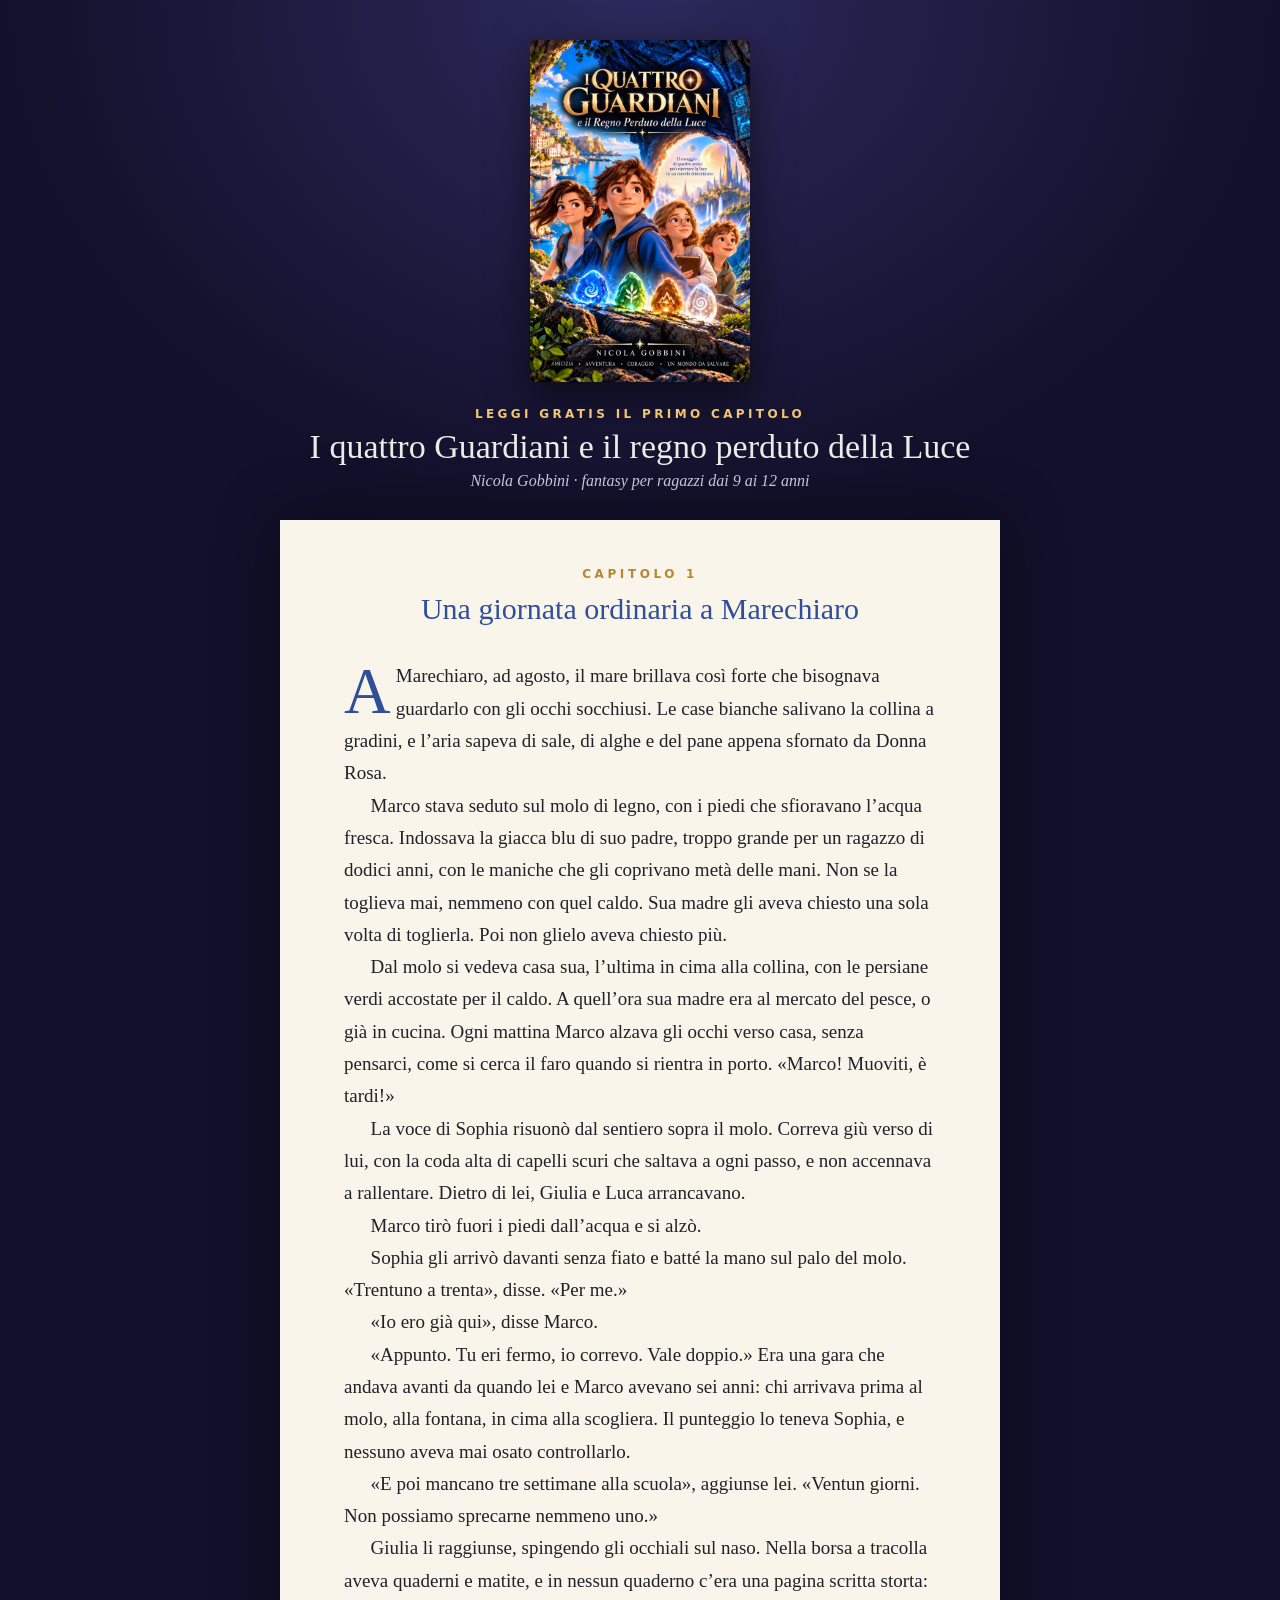
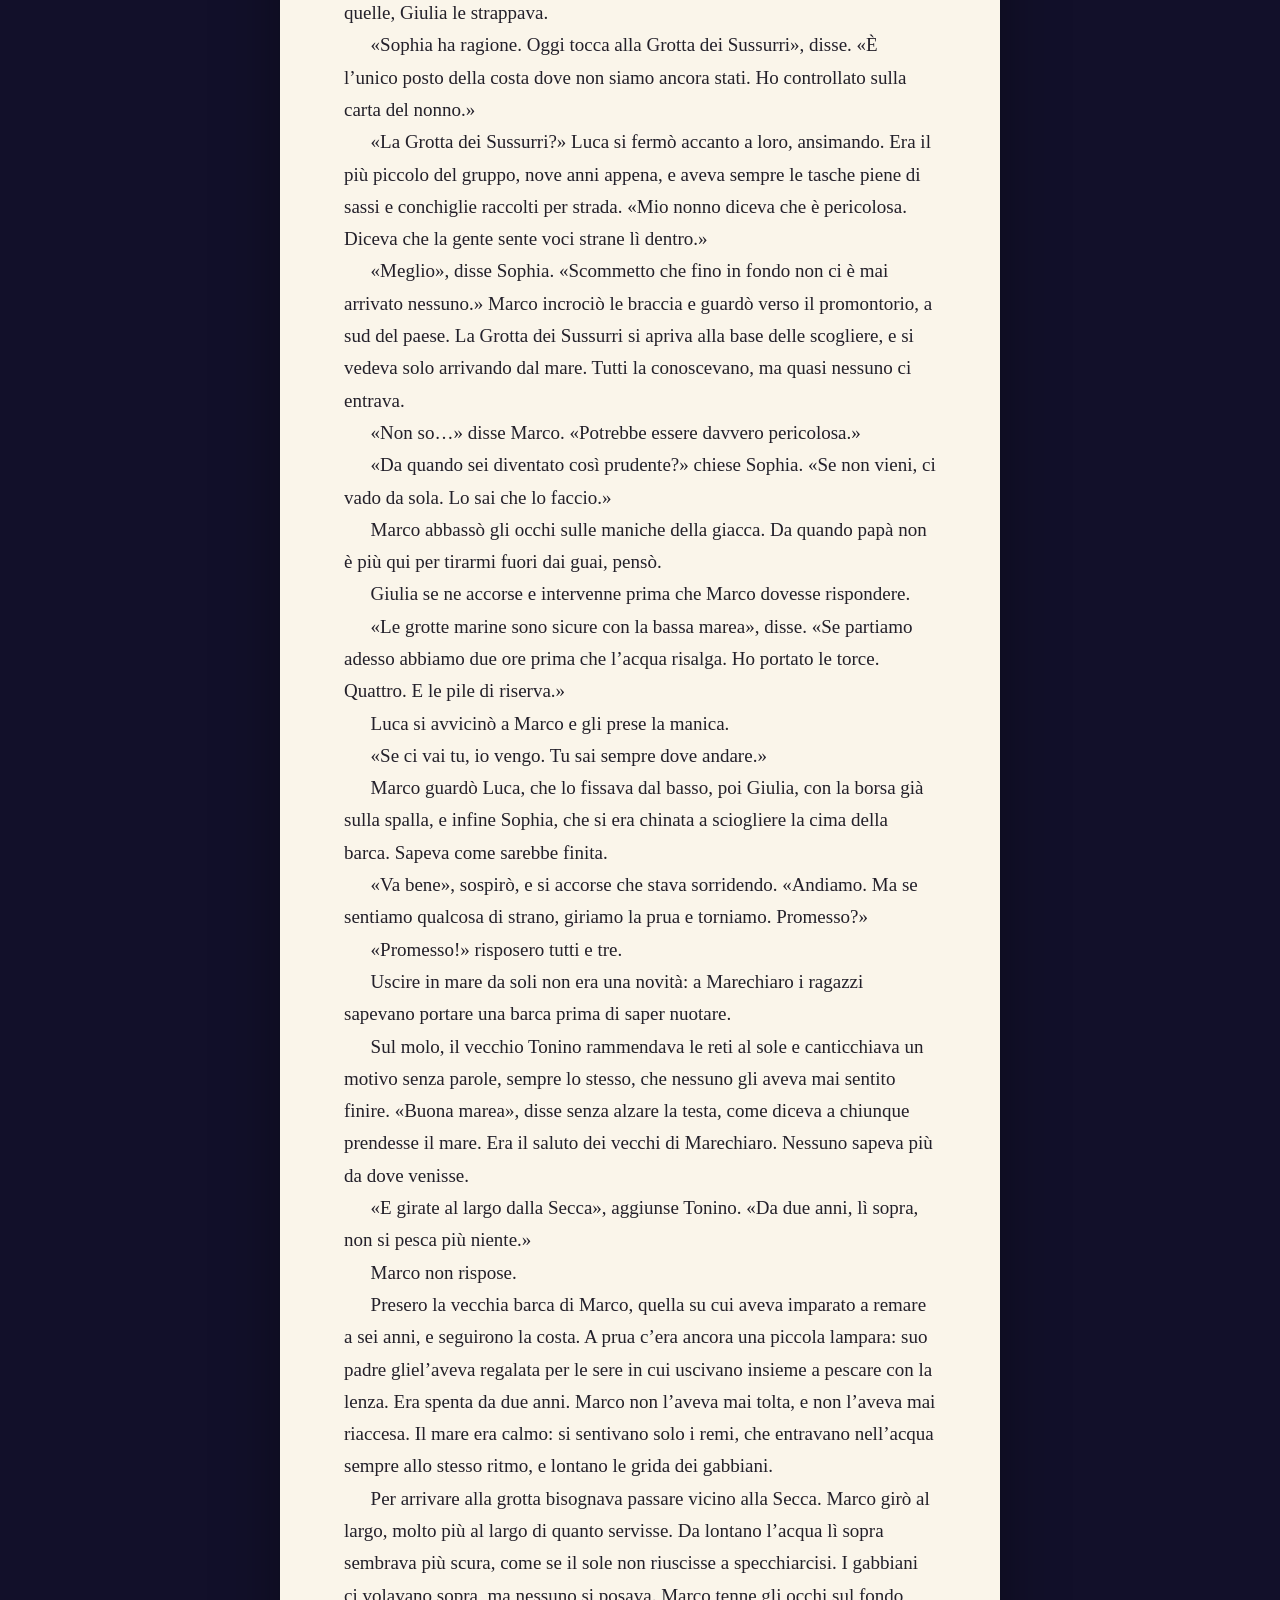
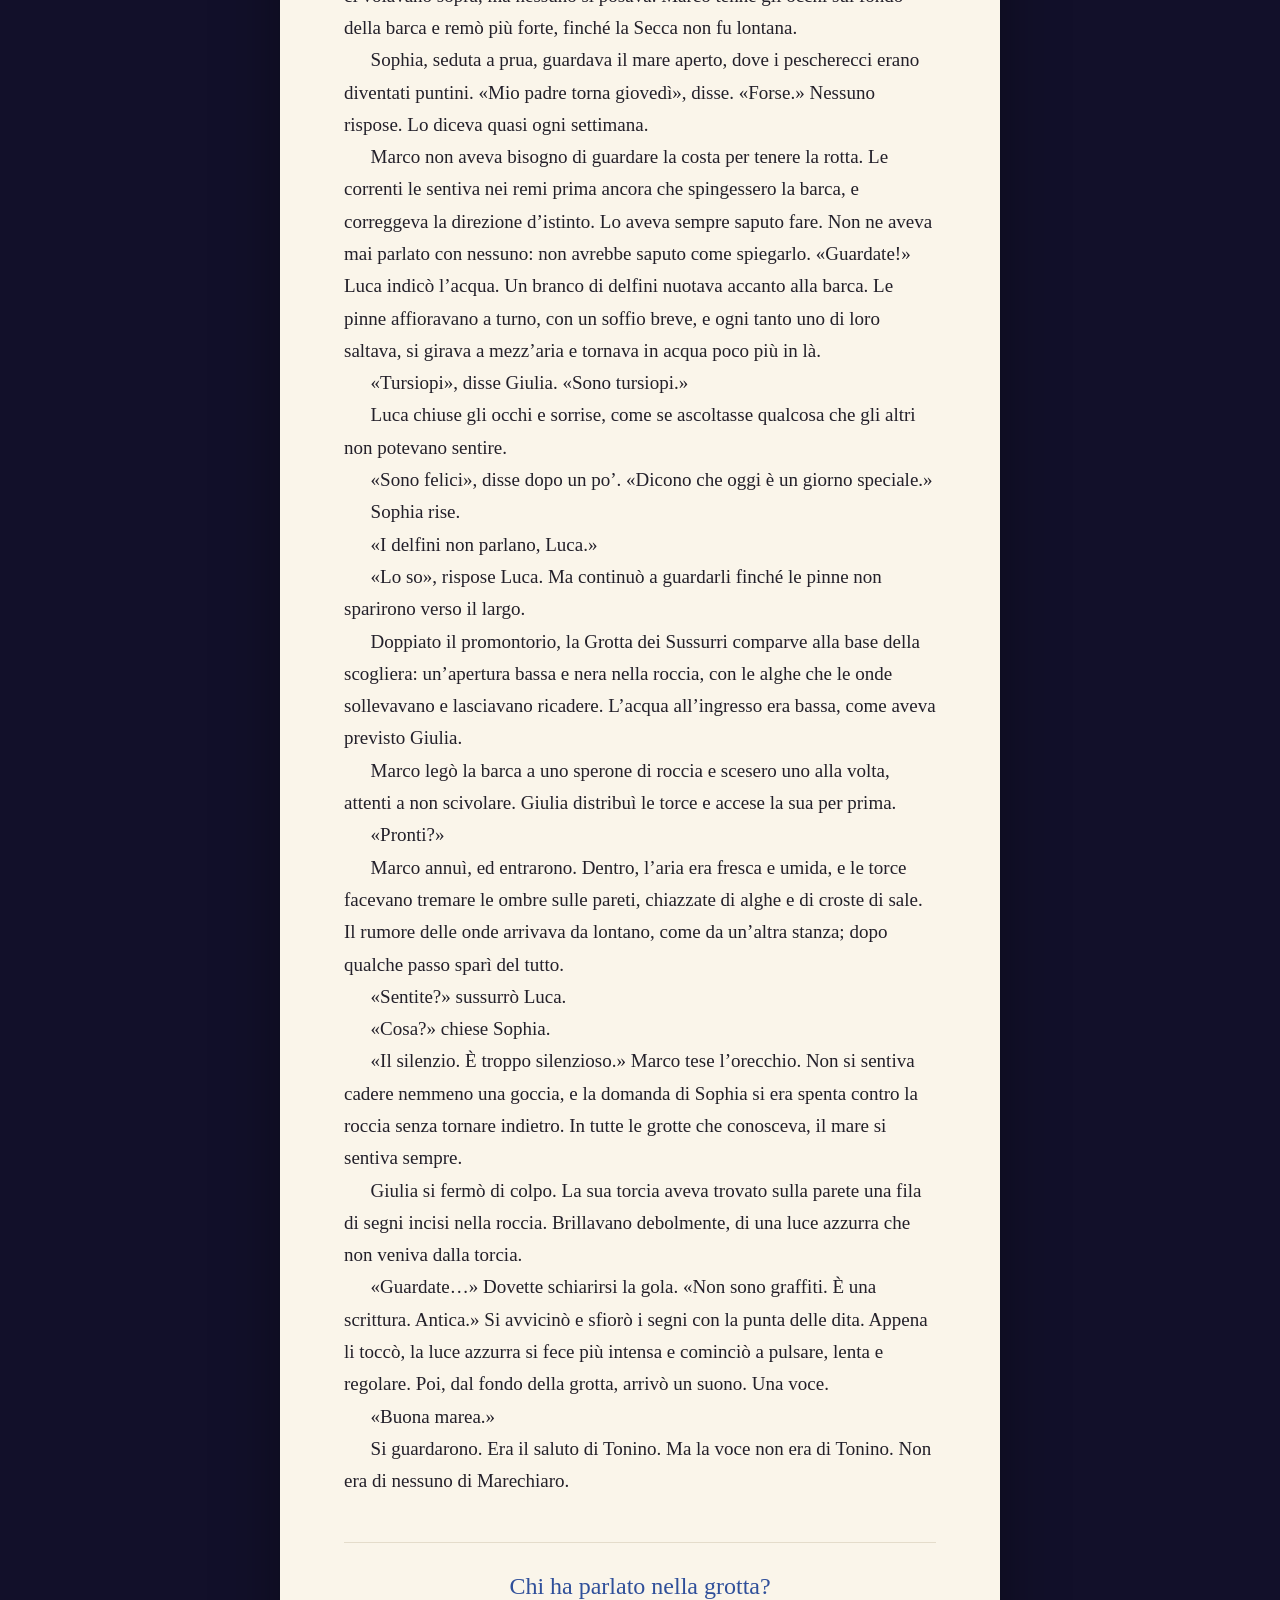
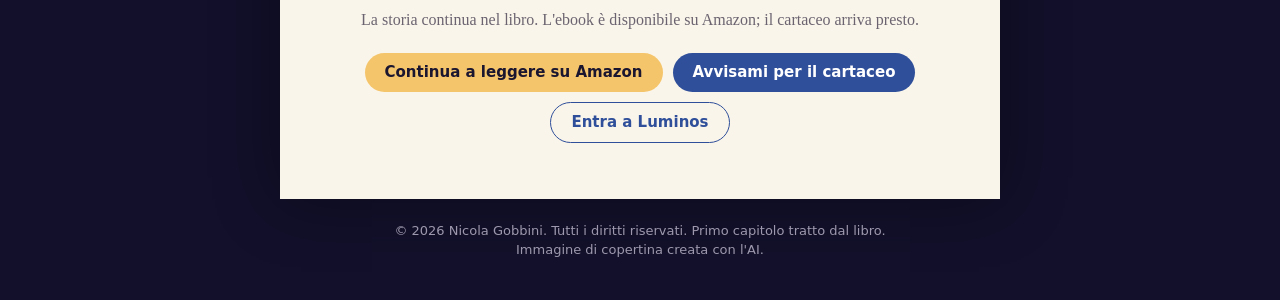
==== estratto.html @ 0ac18771 "Estratto gratuito: primo capitolo Co-Authored-By: Claude Opus 5.5 <noreply@anthropic.com> Claude-Ses" ====
<!DOCTYPE html>
<html lang="it"><head><meta charset="utf-8"><meta name="viewport" content="width=device-width,initial-scale=1">
<title>Leggi il primo capitolo · I quattro Guardiani e il regno perduto della Luce</title>
<meta name="description" content="Il primo capitolo gratuito di «I quattro Guardiani e il regno perduto della Luce», romanzo fantasy per ragazzi dai 9 ai 12 anni di Nicola Gobbini.">
<style>
:root{--paper:#faf5ea;--ink:#23202a;--muted:#6b6470;--blue:#2f4f9a;--gold:#b7862e}
*{box-sizing:border-box}
body{margin:0;background:#12102a;color:var(--ink);font-family:Georgia,'Times New Roman',serif}
header{text-align:center;padding:40px 20px 30px;color:#ecebe6;background:radial-gradient(ellipse at top,#2c2a5c,#12102a 70%)}
header img{width:min(220px,55vw);border-radius:6px;box-shadow:0 14px 40px rgba(0,0,0,.55)}
header .k{font:600 12px/1 system-ui,sans-serif;letter-spacing:.28em;color:#f5c56b;margin:22px 0 8px}
header h1{font-weight:normal;font-size:clamp(24px,4.5vw,34px);margin:0 0 6px}
header p{margin:0;color:#c9c4d8;font-style:italic}
main{background:var(--paper);max-width:720px;margin:0 auto;padding:48px clamp(22px,6vw,64px) 56px;box-shadow:0 0 60px rgba(0,0,0,.35)}
.cap{text-align:center;margin-bottom:34px}
.cap small{display:block;font:600 12px/1 system-ui,sans-serif;letter-spacing:.3em;color:var(--gold)}
.cap h2{font-weight:normal;font-size:clamp(24px,4vw,30px);margin:12px 0 0;color:var(--blue)}
main p{font-size:clamp(17px,2.2vw,19px);line-height:1.7;margin:0;text-indent:1.4em;hyphens:auto}
.cap+p{text-indent:0}
.cap+p::first-letter{float:left;font-size:3.4em;line-height:.85;padding:.05em .08em 0 0;color:var(--blue)}
.fine{text-align:center;margin-top:44px;padding-top:30px;border-top:1px solid #e4dccb}
.fine h3{font-weight:normal;font-size:24px;margin:0 0 6px;color:var(--blue)}
.fine p{text-indent:0;color:var(--muted);font-size:16px}
.btns{display:flex;flex-wrap:wrap;gap:10px;justify-content:center;margin-top:20px}
.btn{display:inline-block;padding:12px 20px;border-radius:999px;font:600 15px/1 system-ui,sans-serif;text-decoration:none}
.b1{background:#f5c56b;color:#1b1630}.b2{background:var(--blue);color:#fff}.b3{border:1px solid var(--blue);color:var(--blue)}
footer{max-width:720px;margin:0 auto;padding:22px 20px 40px;color:#9d98ad;font:13px/1.5 system-ui,sans-serif;text-align:center}
footer a{color:#c9c4d8}
</style></head><body>
<header>
<img src="img/copertina.jpg" alt="Copertina de «I quattro Guardiani e il regno perduto della Luce» di Nicola Gobbini">
<div class="k">LEGGI GRATIS IL PRIMO CAPITOLO</div>
<h1>I quattro Guardiani e il regno perduto della Luce</h1>
<p>Nicola Gobbini · fantasy per ragazzi dai 9 ai 12 anni</p>
</header>
<main>
<div class="cap"><small>CAPITOLO 1</small><h2>Una giornata ordinaria a Marechiaro</h2></div>
<p>A Marechiaro, ad agosto, il mare brillava così forte che bisognava guardarlo con gli occhi socchiusi. Le case bianche salivano la collina a gradini, e l’aria sapeva di sale, di alghe e del pane appena sfornato da Donna Rosa.</p>
<p>Marco stava seduto sul molo di legno, con i piedi che sfioravano l’acqua fresca. Indossava la giacca blu di suo padre, troppo grande per un ragazzo di dodici anni, con le maniche che gli coprivano metà delle mani. Non se la toglieva mai, nemmeno con quel caldo. Sua madre gli aveva chiesto una sola volta di toglierla. Poi non glielo aveva chiesto più.</p>
<p>Dal molo si vedeva casa sua, l’ultima in cima alla collina, con le persiane verdi accostate per il caldo. A quell’ora sua madre era al mercato del pesce, o già in cucina. Ogni mattina Marco alzava gli occhi verso casa, senza pensarci, come si cerca il faro quando si rientra in porto. «Marco! Muoviti, è tardi!»</p>
<p>La voce di Sophia risuonò dal sentiero sopra il molo. Correva giù verso di lui, con la coda alta di capelli scuri che saltava a ogni passo, e non accennava a rallentare. Dietro di lei, Giulia e Luca arrancavano.</p>
<p>Marco tirò fuori i piedi dall’acqua e si alzò.</p>
<p>Sophia gli arrivò davanti senza fiato e batté la mano sul palo del molo. «Trentuno a trenta», disse. «Per me.»</p>
<p>«Io ero già qui», disse Marco.</p>
<p>«Appunto. Tu eri fermo, io correvo. Vale doppio.» Era una gara che andava avanti da quando lei e Marco avevano sei anni: chi arrivava prima al molo, alla fontana, in cima alla scogliera. Il punteggio lo teneva Sophia, e nessuno aveva mai osato controllarlo.</p>
<p>«E poi mancano tre settimane alla scuola», aggiunse lei. «Ventun giorni. Non possiamo sprecarne nemmeno uno.»</p>
<p>Giulia li raggiunse, spingendo gli occhiali sul naso. Nella borsa a tracolla aveva quaderni e matite, e in nessun quaderno c’era una pagina scritta storta: quelle, Giulia le strappava.</p>
<p>«Sophia ha ragione. Oggi tocca alla Grotta dei Sussurri», disse. «È l’unico posto della costa dove non siamo ancora stati. Ho controllato sulla carta del nonno.»</p>
<p>«La Grotta dei Sussurri?» Luca si fermò accanto a loro, ansimando. Era il più piccolo del gruppo, nove anni appena, e aveva sempre le tasche piene di sassi e conchiglie raccolti per strada. «Mio nonno diceva che è pericolosa. Diceva che la gente sente voci strane lì dentro.»</p>
<p>«Meglio», disse Sophia. «Scommetto che fino in fondo non ci è mai arrivato nessuno.» Marco incrociò le braccia e guardò verso il promontorio, a sud del paese. La Grotta dei Sussurri si apriva alla base delle scogliere, e si vedeva solo arrivando dal mare. Tutti la conoscevano, ma quasi nessuno ci entrava.</p>
<p>«Non so…» disse Marco. «Potrebbe essere davvero pericolosa.»</p>
<p>«Da quando sei diventato così prudente?» chiese Sophia. «Se non vieni, ci vado da sola. Lo sai che lo faccio.»</p>
<p>Marco abbassò gli occhi sulle maniche della giacca. Da quando papà non è più qui per tirarmi fuori dai guai, pensò.</p>
<p>Giulia se ne accorse e intervenne prima che Marco dovesse rispondere.</p>
<p>«Le grotte marine sono sicure con la bassa marea», disse. «Se partiamo adesso abbiamo due ore prima che l’acqua risalga. Ho portato le torce. Quattro. E le pile di riserva.»</p>
<p>Luca si avvicinò a Marco e gli prese la manica.</p>
<p>«Se ci vai tu, io vengo. Tu sai sempre dove andare.»</p>
<p>Marco guardò Luca, che lo fissava dal basso, poi Giulia, con la borsa già sulla spalla, e infine Sophia, che si era chinata a sciogliere la cima della barca. Sapeva come sarebbe finita.</p>
<p>«Va bene», sospirò, e si accorse che stava sorridendo. «Andiamo. Ma se sentiamo qualcosa di strano, giriamo la prua e torniamo. Promesso?»</p>
<p>«Promesso!» risposero tutti e tre.</p>
<p>Uscire in mare da soli non era una novità: a Marechiaro i ragazzi sapevano portare una barca prima di saper nuotare.</p>
<p>Sul molo, il vecchio Tonino rammendava le reti al sole e canticchiava un motivo senza parole, sempre lo stesso, che nessuno gli aveva mai sentito finire. «Buona marea», disse senza alzare la testa, come diceva a chiunque prendesse il mare. Era il saluto dei vecchi di Marechiaro. Nessuno sapeva più da dove venisse.</p>
<p>«E girate al largo dalla Secca», aggiunse Tonino. «Da due anni, lì sopra, non si pesca più niente.»</p>
<p>Marco non rispose.</p>
<p>Presero la vecchia barca di Marco, quella su cui aveva imparato a remare a sei anni, e seguirono la costa. A prua c’era ancora una piccola lampara: suo padre gliel’aveva regalata per le sere in cui uscivano insieme a pescare con la lenza. Era spenta da due anni. Marco non l’aveva mai tolta, e non l’aveva mai riaccesa. Il mare era calmo: si sentivano solo i remi, che entravano nell’acqua sempre allo stesso ritmo, e lontano le grida dei gabbiani.</p>
<p>Per arrivare alla grotta bisognava passare vicino alla Secca. Marco girò al largo, molto più al largo di quanto servisse. Da lontano l’acqua lì sopra sembrava più scura, come se il sole non riuscisse a specchiarcisi. I gabbiani ci volavano sopra, ma nessuno si posava. Marco tenne gli occhi sul fondo della barca e remò più forte, finché la Secca non fu lontana.</p>
<p>Sophia, seduta a prua, guardava il mare aperto, dove i pescherecci erano diventati puntini. «Mio padre torna giovedì», disse. «Forse.» Nessuno rispose. Lo diceva quasi ogni settimana.</p>
<p>Marco non aveva bisogno di guardare la costa per tenere la rotta. Le correnti le sentiva nei remi prima ancora che spingessero la barca, e correggeva la direzione d’istinto. Lo aveva sempre saputo fare. Non ne aveva mai parlato con nessuno: non avrebbe saputo come spiegarlo. «Guardate!» Luca indicò l’acqua. Un branco di delfini nuotava accanto alla barca. Le pinne affioravano a turno, con un soffio breve, e ogni tanto uno di loro saltava, si girava a mezz’aria e tornava in acqua poco più in là.</p>
<p>«Tursiopi», disse Giulia. «Sono tursiopi.»</p>
<p>Luca chiuse gli occhi e sorrise, come se ascoltasse qualcosa che gli altri non potevano sentire.</p>
<p>«Sono felici», disse dopo un po’. «Dicono che oggi è un giorno speciale.»</p>
<p>Sophia rise.</p>
<p>«I delfini non parlano, Luca.»</p>
<p>«Lo so», rispose Luca. Ma continuò a guardarli finché le pinne non sparirono verso il largo.</p>
<p>Doppiato il promontorio, la Grotta dei Sussurri comparve alla base della scogliera: un’apertura bassa e nera nella roccia, con le alghe che le onde sollevavano e lasciavano ricadere. L’acqua all’ingresso era bassa, come aveva previsto Giulia.</p>
<p>Marco legò la barca a uno sperone di roccia e scesero uno alla volta, attenti a non scivolare. Giulia distribuì le torce e accese la sua per prima.</p>
<p>«Pronti?»</p>
<p>Marco annuì, ed entrarono. Dentro, l’aria era fresca e umida, e le torce facevano tremare le ombre sulle pareti, chiazzate di alghe e di croste di sale. Il rumore delle onde arrivava da lontano, come da un’altra stanza; dopo qualche passo sparì del tutto.</p>
<p>«Sentite?» sussurrò Luca.</p>
<p>«Cosa?» chiese Sophia.</p>
<p>«Il silenzio. È troppo silenzioso.» Marco tese l’orecchio. Non si sentiva cadere nemmeno una goccia, e la domanda di Sophia si era spenta contro la roccia senza tornare indietro. In tutte le grotte che conosceva, il mare si sentiva sempre.</p>
<p>Giulia si fermò di colpo. La sua torcia aveva trovato sulla parete una fila di segni incisi nella roccia. Brillavano debolmente, di una luce azzurra che non veniva dalla torcia.</p>
<p>«Guardate…» Dovette schiarirsi la gola. «Non sono graffiti. È una scrittura. Antica.» Si avvicinò e sfiorò i segni con la punta delle dita. Appena li toccò, la luce azzurra si fece più intensa e cominciò a pulsare, lenta e regolare. Poi, dal fondo della grotta, arrivò un suono. Una voce.</p>
<p>«Buona marea.»</p>
<p>Si guardarono. Era il saluto di Tonino. Ma la voce non era di Tonino. Non era di nessuno di Marechiaro.</p>
<div class="fine">
<h3>Chi ha parlato nella grotta?</h3>
<p>La storia continua nel libro. L'ebook è disponibile su Amazon; il cartaceo arriva presto.</p>
<div class="btns">
<a class="btn b1" href="https://www.amazon.it/dp/B0HP6N6GNN" target="_blank" rel="noopener">Continua a leggere su Amazon</a>
<a class="btn b2" href="https://tally.so/r/ArpXaN" target="_blank" rel="noopener">Avvisami per il cartaceo</a>
<a class="btn b3" href="./">Entra a Luminos</a>
</div>
</div>
</main>
<footer>© 2026 Nicola Gobbini. Tutti i diritti riservati. Primo capitolo tratto dal libro.<br>Immagine di copertina creata con l'AI.</footer>
</body></html>
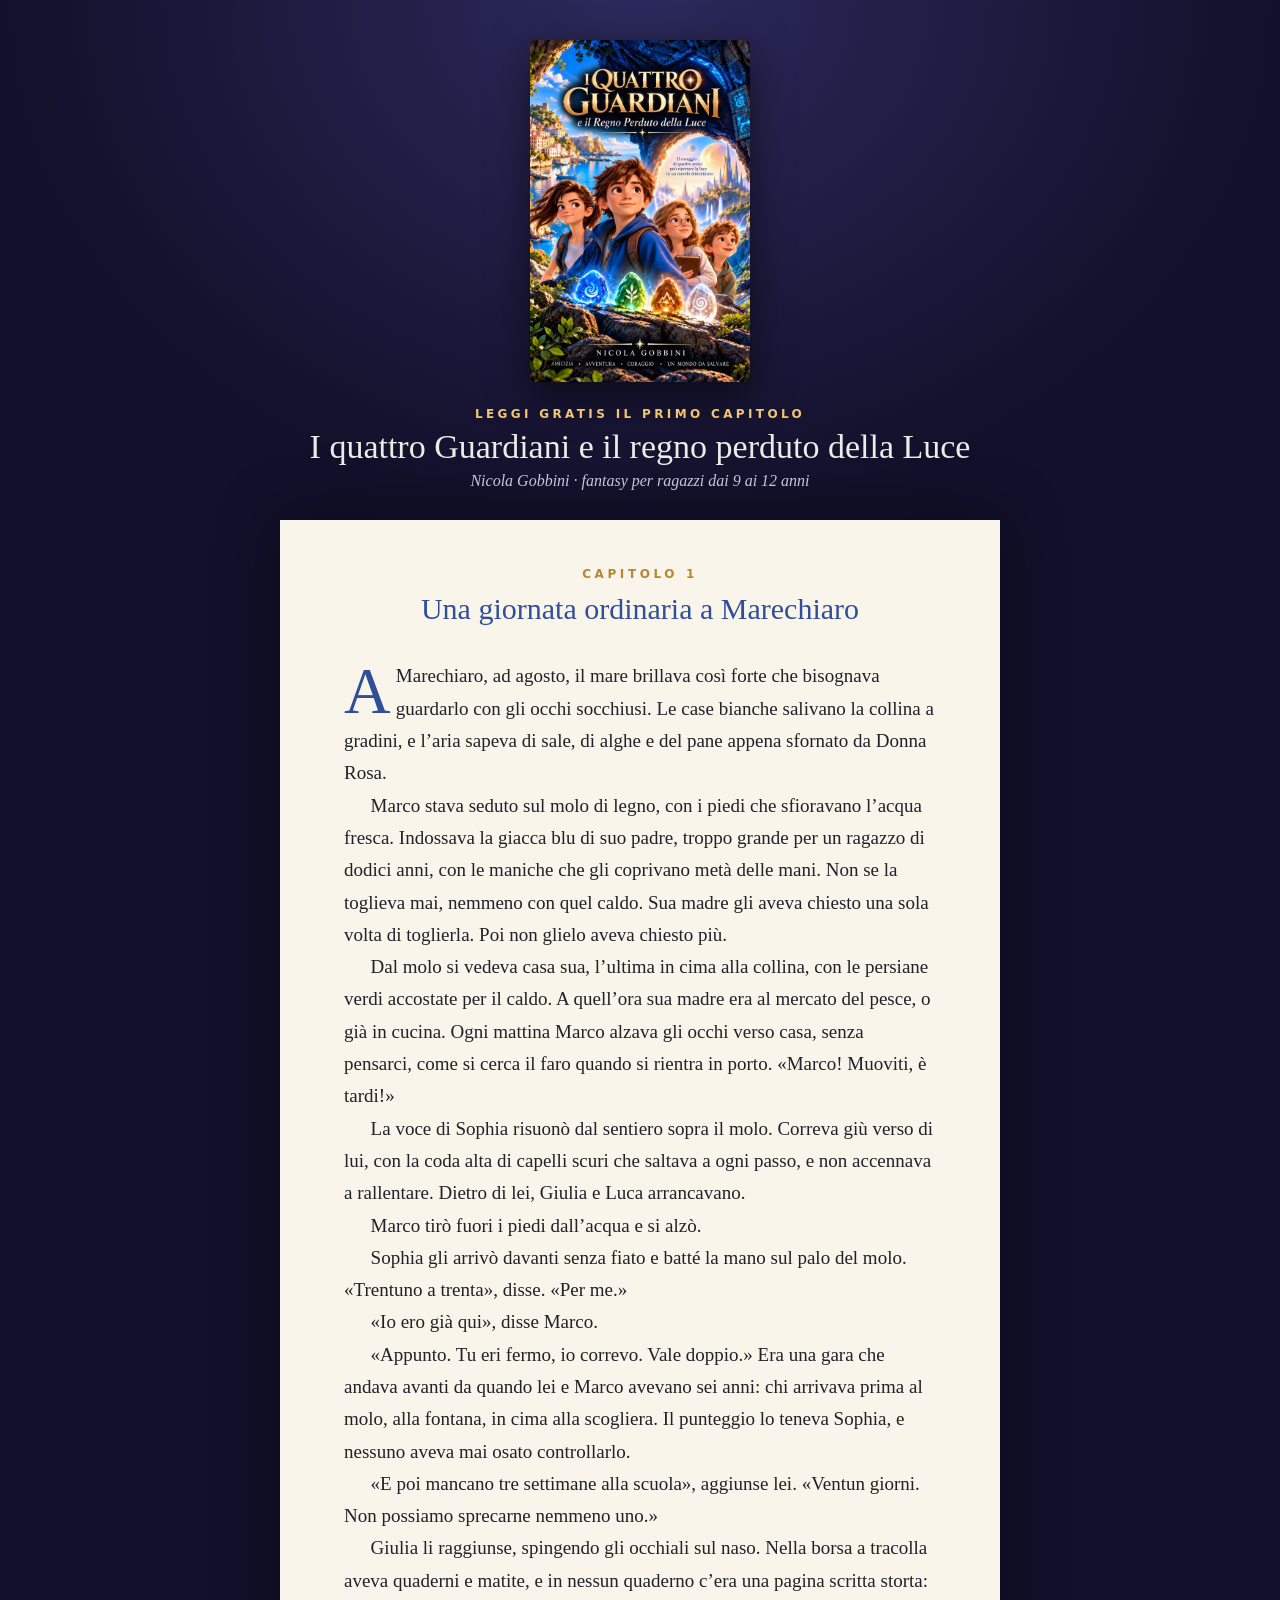
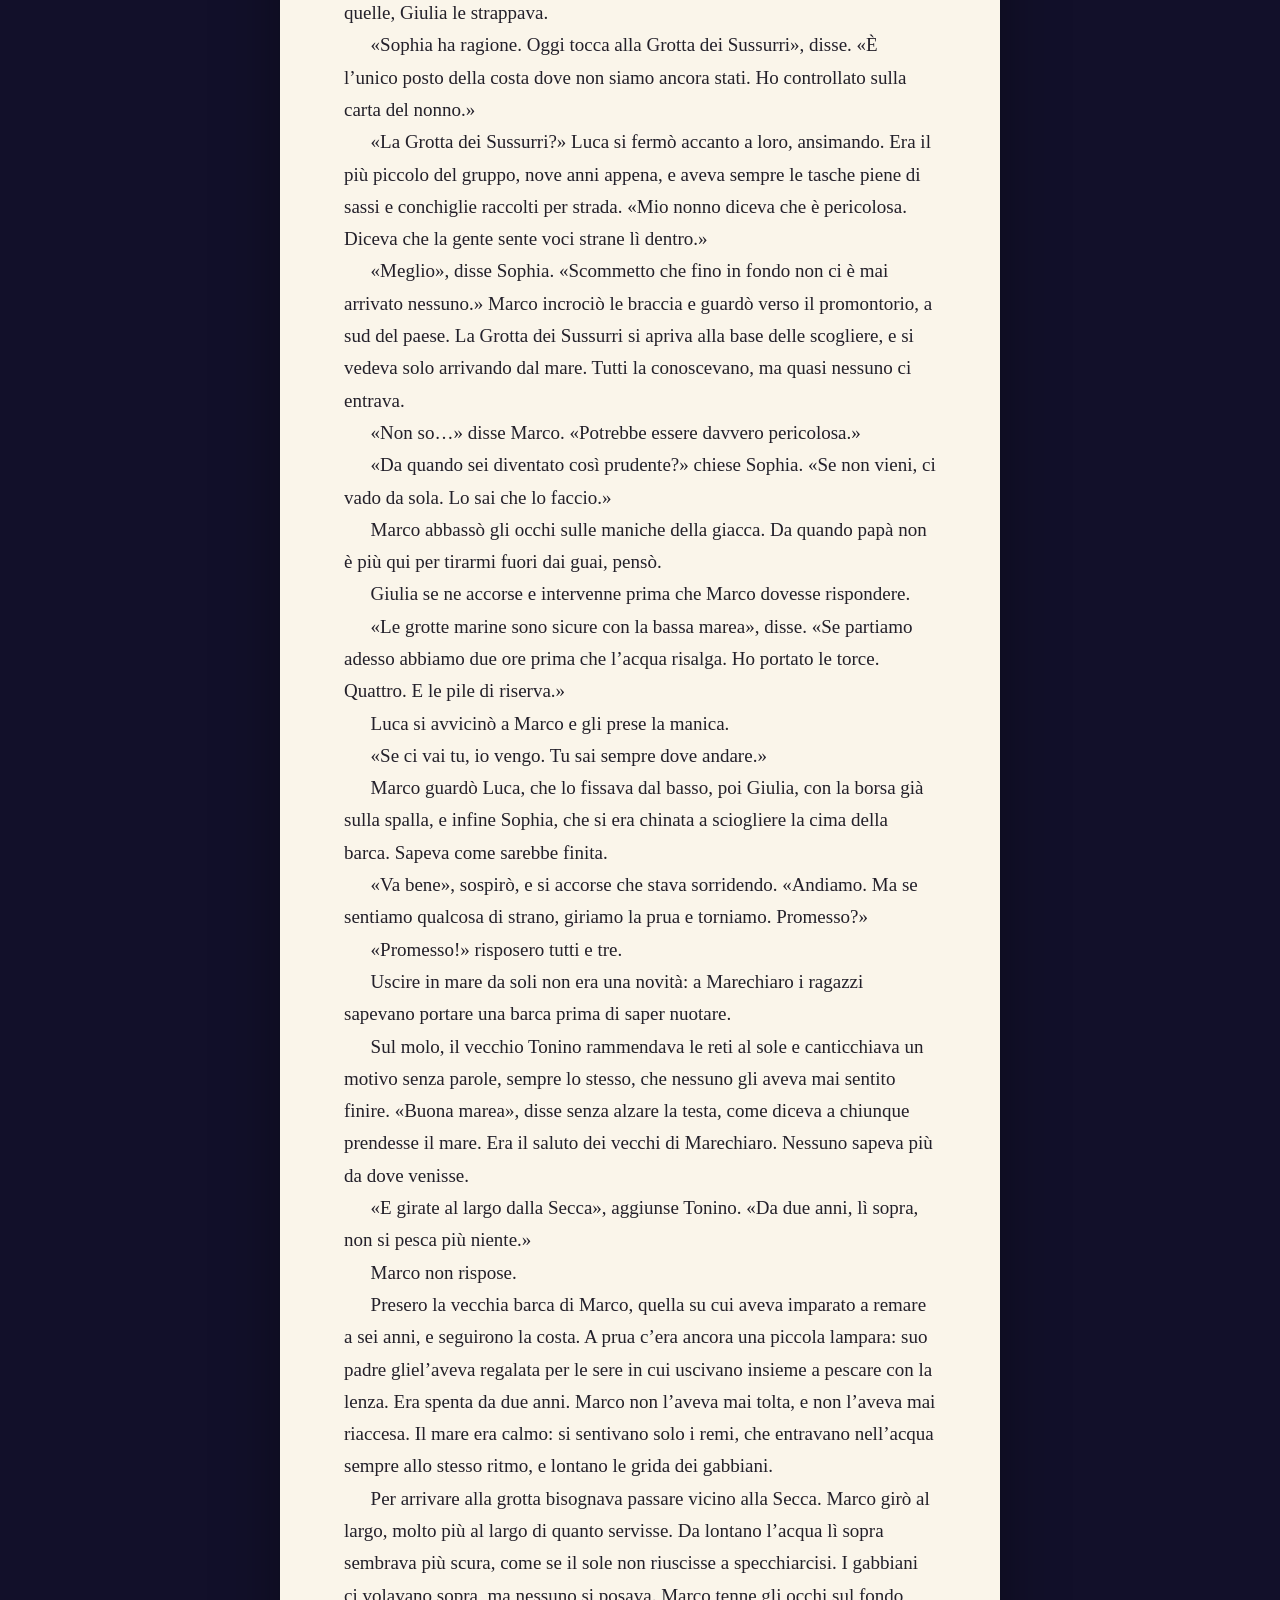
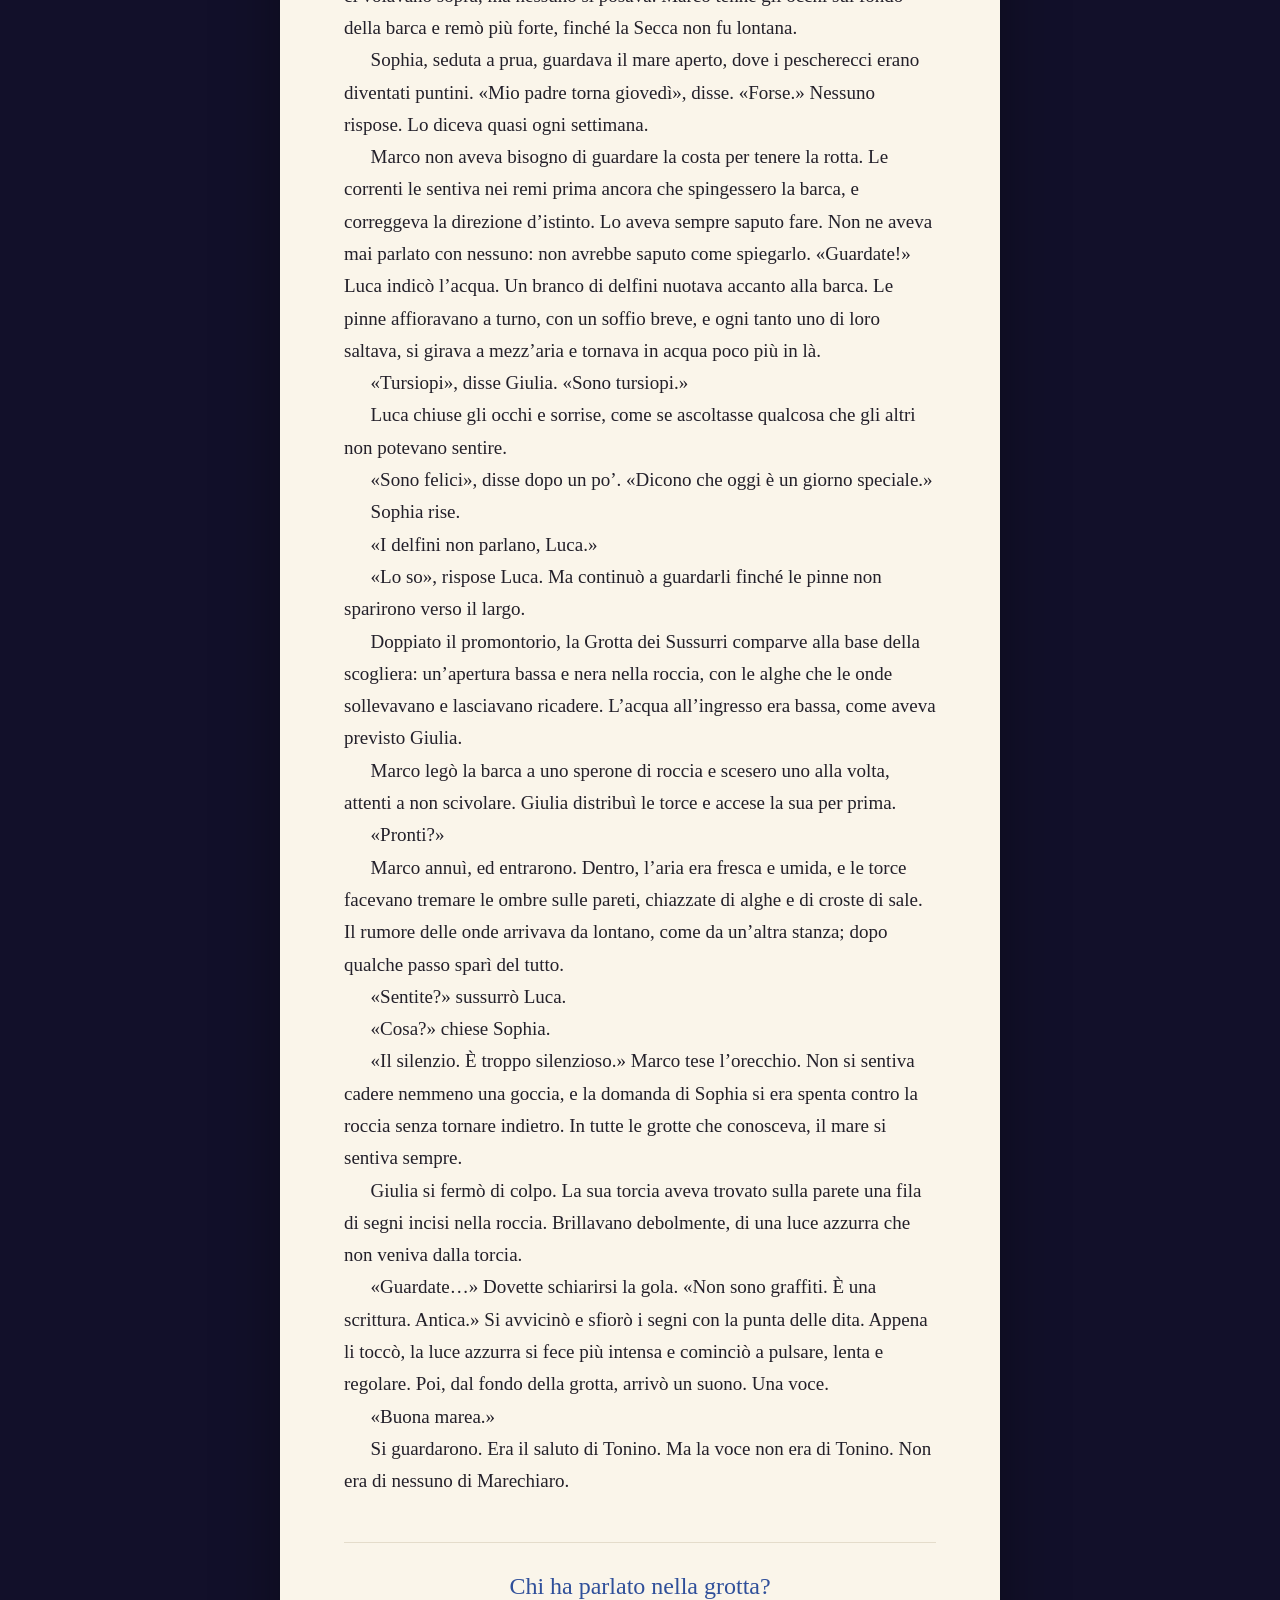
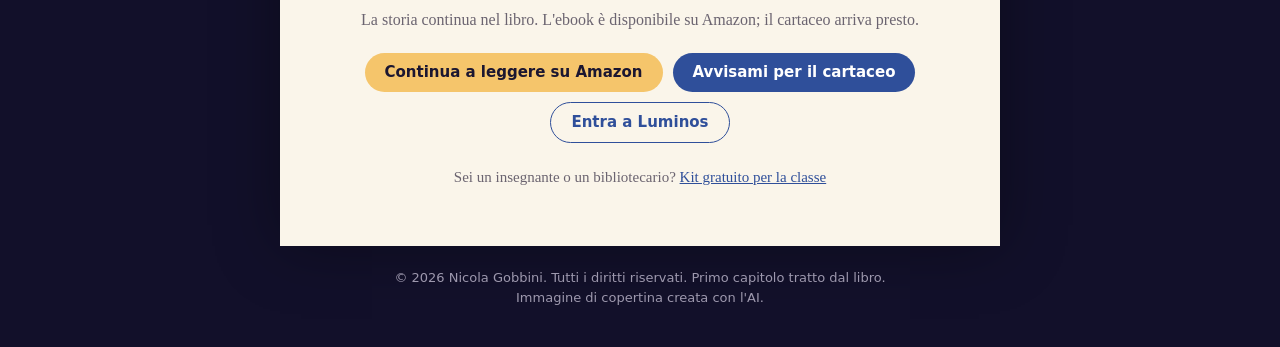
==== commit 48614dc2: "Anteprime social per estratto e kit, link estratto→kit, testi del mondo aggiornati all'ebook Co-Auth" ====
--- a/estratto.html
+++ b/estratto.html
@@ -2,6 +2,17 @@
 <html lang="it"><head><meta charset="utf-8"><meta name="viewport" content="width=device-width,initial-scale=1">
 <title>Leggi il primo capitolo · I quattro Guardiani e il regno perduto della Luce</title>
 <meta name="description" content="Il primo capitolo gratuito di «I quattro Guardiani e il regno perduto della Luce», romanzo fantasy per ragazzi dai 9 ai 12 anni di Nicola Gobbini.">
+<meta property="og:type" content="website">
+<meta property="og:site_name" content="I quattro Guardiani">
+<meta property="og:title" content="Leggi gratis il primo capitolo · I quattro Guardiani">
+<meta property="og:description" content="Il primo capitolo completo del romanzo fantasy di Nicola Gobbini, per lettori dai 9 ai 12 anni. Ebook su Amazon.">
+<meta property="og:image" content="https://blunikoblu.github.io/iquattroguardiani/img/og-estratto.jpg">
+<meta property="og:image:width" content="1200"><meta property="og:image:height" content="630">
+<meta property="og:image:alt" content="Copertina del libro «I quattro Guardiani e il regno perduto della Luce» su un cielo stellato">
+<meta property="og:url" content="https://blunikoblu.github.io/iquattroguardiani/estratto.html">
+<meta property="og:locale" content="it_IT">
+<meta name="twitter:card" content="summary_large_image">
+<meta name="twitter:image" content="https://blunikoblu.github.io/iquattroguardiani/img/og-estratto.jpg">
 <style>
 :root{--paper:#faf5ea;--ink:#23202a;--muted:#6b6470;--blue:#2f4f9a;--gold:#b7862e}
 *{box-sizing:border-box}
@@ -26,6 +37,7 @@
 .b1{background:#f5c56b;color:#1b1630}.b2{background:var(--blue);color:#fff}.b3{border:1px solid var(--blue);color:var(--blue)}
 footer{max-width:720px;margin:0 auto;padding:22px 20px 40px;color:#9d98ad;font:13px/1.5 system-ui,sans-serif;text-align:center}
 footer a{color:#c9c4d8}
+.kitlink{margin-top:22px!important;font-size:15px!important}.kitlink a{color:var(--blue)}
 </style></head><body>
 <header>
 <img src="img/copertina.jpg" alt="Copertina de «I quattro Guardiani e il regno perduto della Luce» di Nicola Gobbini">
@@ -91,6 +103,7 @@
 <a class="btn b2" href="https://tally.so/r/ArpXaN" target="_blank" rel="noopener">Avvisami per il cartaceo</a>
 <a class="btn b3" href="./">Entra a Luminos</a>
 </div>
+<p class="kitlink">Sei un insegnante o un bibliotecario? <a href="kit-insegnanti.html">Kit gratuito per la classe</a></p>
 </div>
 </main>
 <footer>© 2026 Nicola Gobbini. Tutti i diritti riservati. Primo capitolo tratto dal libro.<br>Immagine di copertina creata con l'AI.</footer>
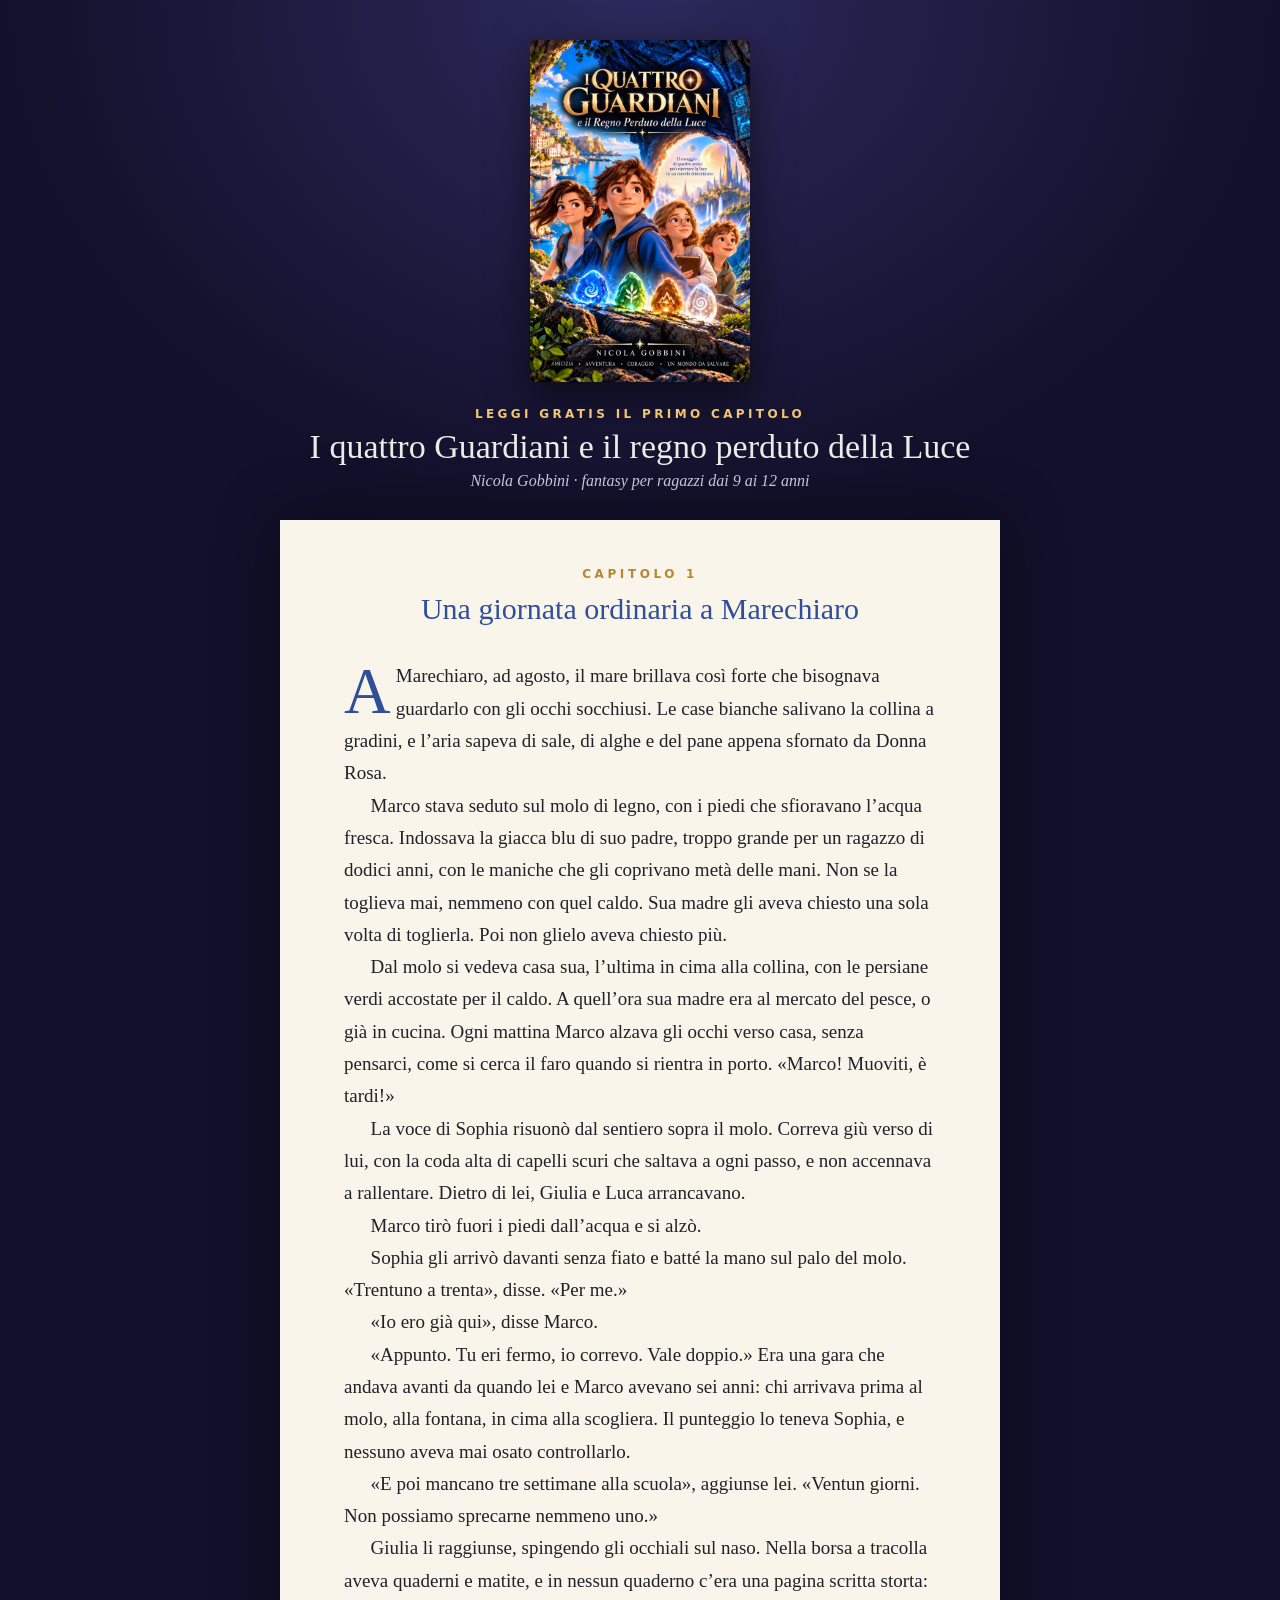
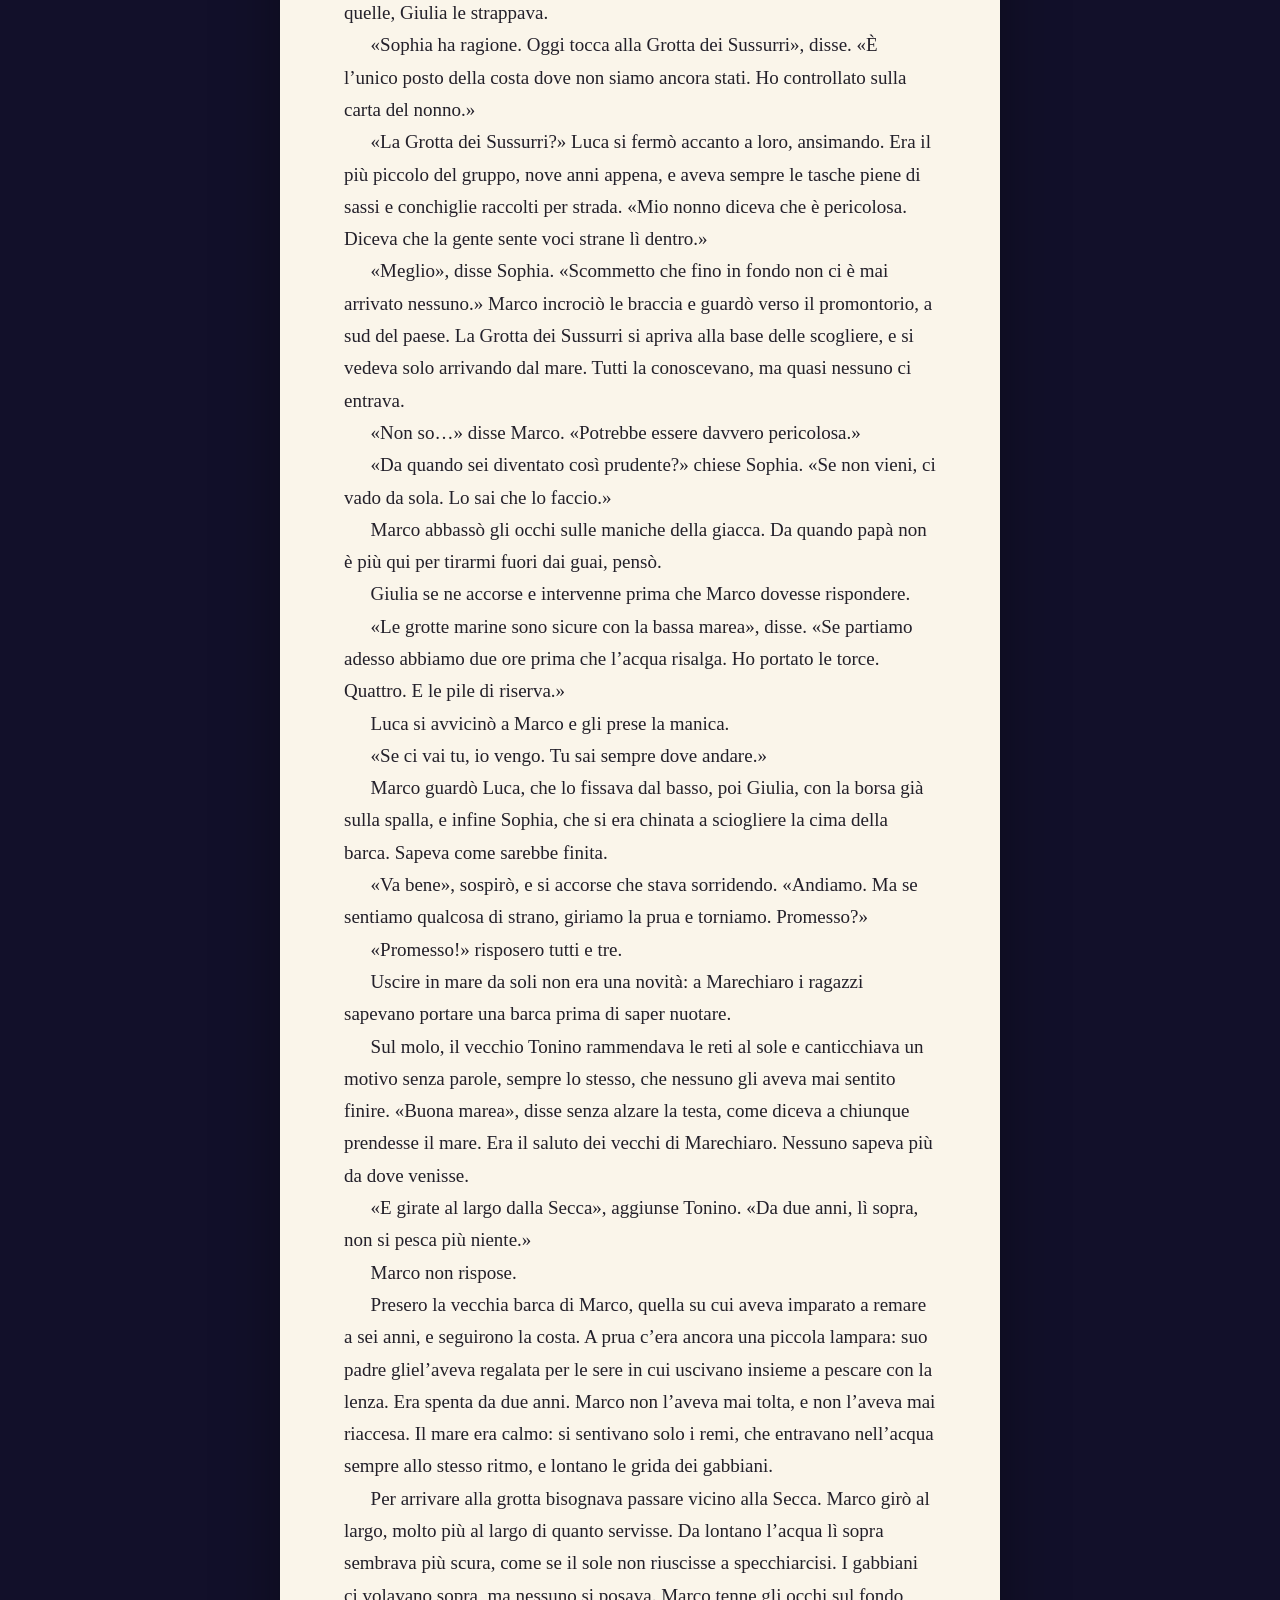
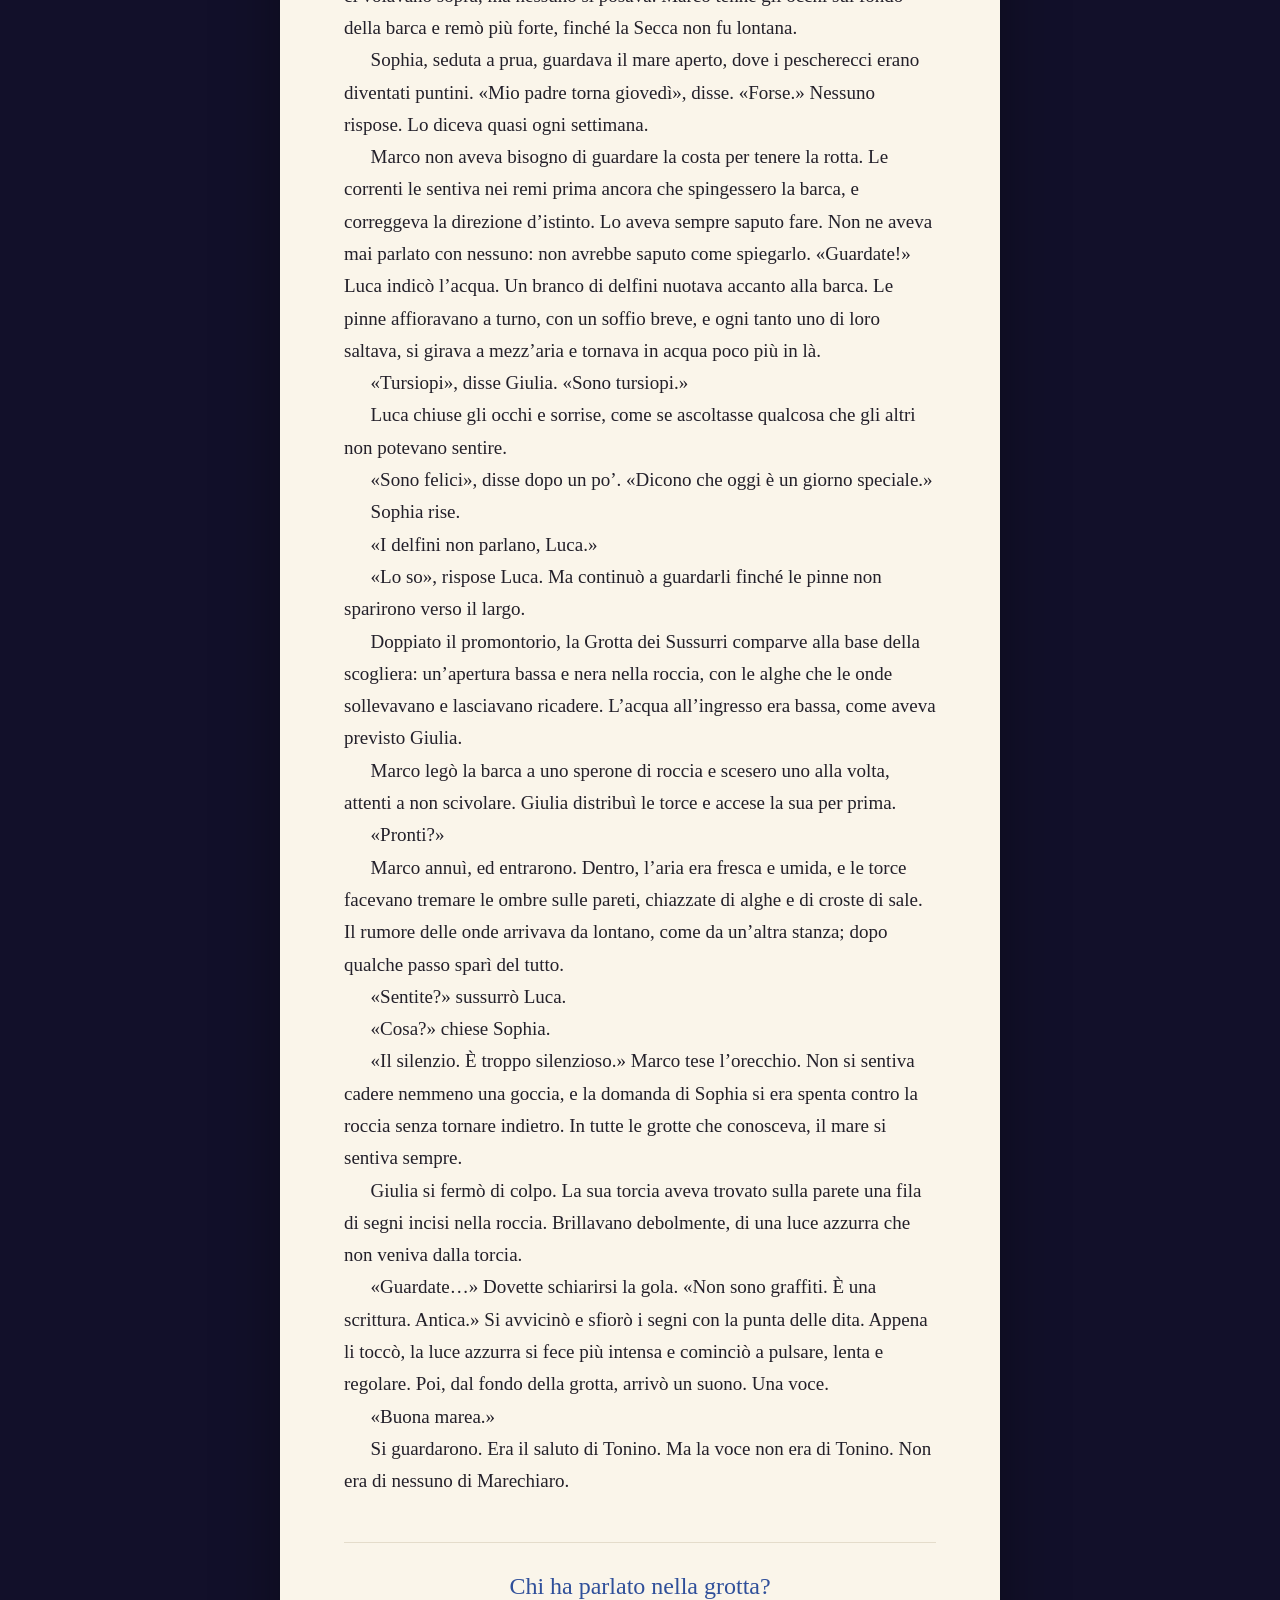
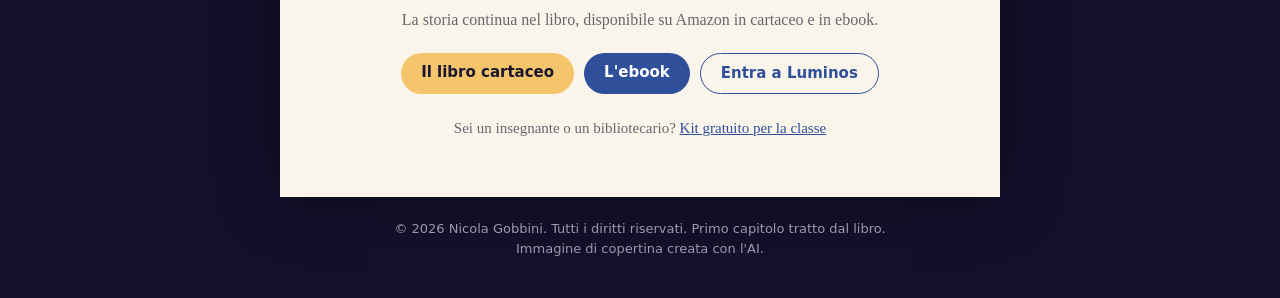
==== commit dbd46009: "Uscito il cartaceo: link Amazon su sito, mondo, estratto e kit Co-Authored-By: Claude Opus 5.5 <nore" ====
--- a/estratto.html
+++ b/estratto.html
@@ -97,10 +97,10 @@
 <p>Si guardarono. Era il saluto di Tonino. Ma la voce non era di Tonino. Non era di nessuno di Marechiaro.</p>
 <div class="fine">
 <h3>Chi ha parlato nella grotta?</h3>
-<p>La storia continua nel libro. L'ebook è disponibile su Amazon; il cartaceo arriva presto.</p>
+<p>La storia continua nel libro, disponibile su Amazon in cartaceo e in ebook.</p>
 <div class="btns">
-<a class="btn b1" href="https://www.amazon.it/dp/B0HP6N6GNN" target="_blank" rel="noopener">Continua a leggere su Amazon</a>
-<a class="btn b2" href="https://tally.so/r/ArpXaN" target="_blank" rel="noopener">Avvisami per il cartaceo</a>
+<a class="btn b1" href="https://www.amazon.it/dp/B0HSMCW5C4" target="_blank" rel="noopener">Il libro cartaceo</a>
+<a class="btn b2" href="https://www.amazon.it/dp/B0HP6N6GNN" target="_blank" rel="noopener">L'ebook</a>
 <a class="btn b3" href="./">Entra a Luminos</a>
 </div>
 <p class="kitlink">Sei un insegnante o un bibliotecario? <a href="kit-insegnanti.html">Kit gratuito per la classe</a></p>
